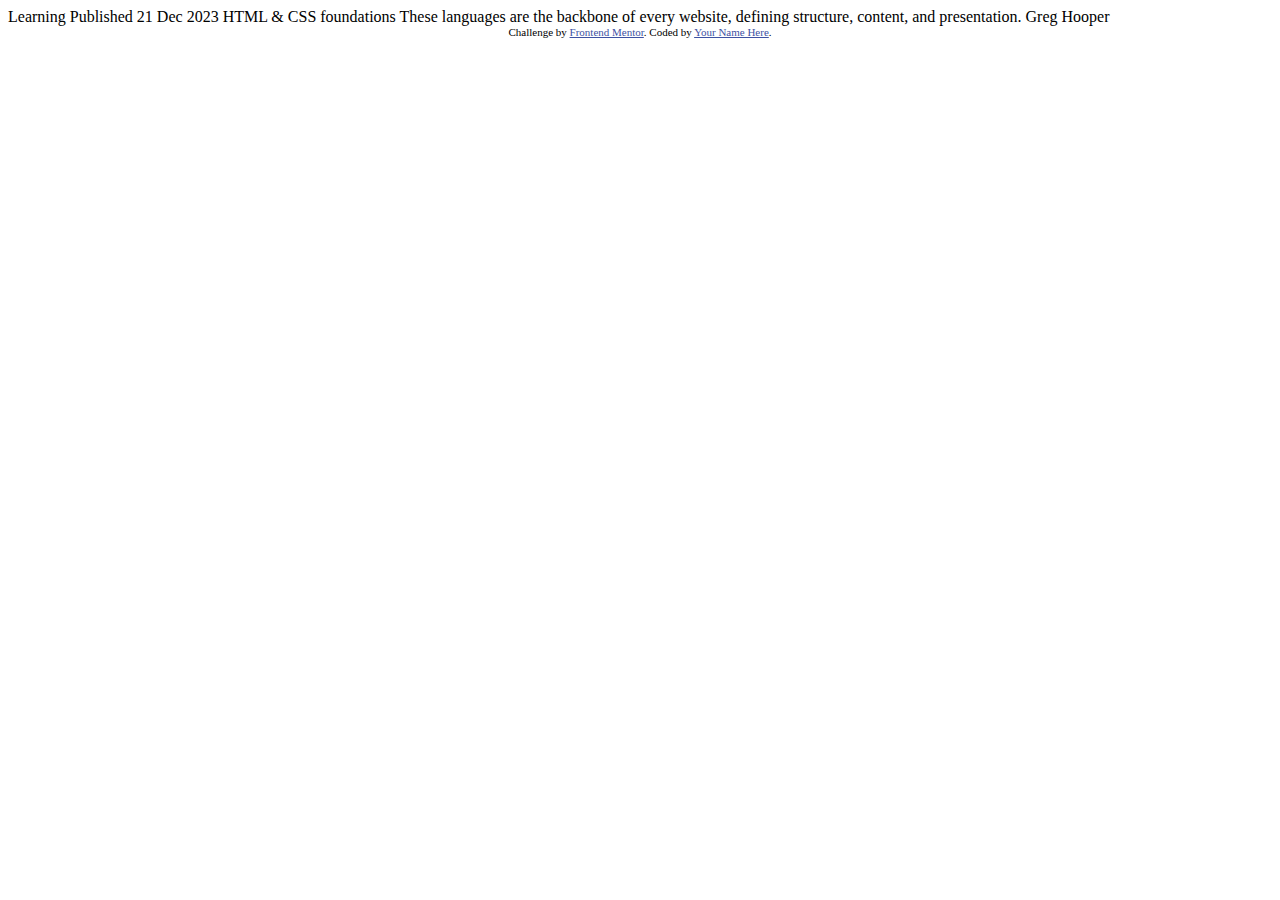
==== View Card/index.html @ 4867aa26 "Comecei o tres colunas" ====
<!DOCTYPE html>
<html lang="en">
<head>
  <meta charset="UTF-8">
  <meta name="viewport" content="width=device-width, initial-scale=1.0"> <!-- displays site properly based on user's device -->

  <link rel="icon" type="image/png" sizes="32x32" href="./assets/images/favicon-32x32.png">
  
  <title>Frontend Mentor | Blog preview card</title>

  <!-- Feel free to remove these styles or customise in your own stylesheet 👍 -->
  <style>
    .attribution { font-size: 11px; text-align: center; }
    .attribution a { color: hsl(228, 45%, 44%); }
  </style>
</head>
<body>

  Learning

  Published 21 Dec 2023

  HTML & CSS foundations

  These languages are the backbone of every website, defining structure, content, and presentation.

  Greg Hooper
  
  <div class="attribution">
    Challenge by <a href="https://www.frontendmentor.io?ref=challenge" target="_blank">Frontend Mentor</a>. 
    Coded by <a href="#">Your Name Here</a>.
  </div>
</body>
</html>
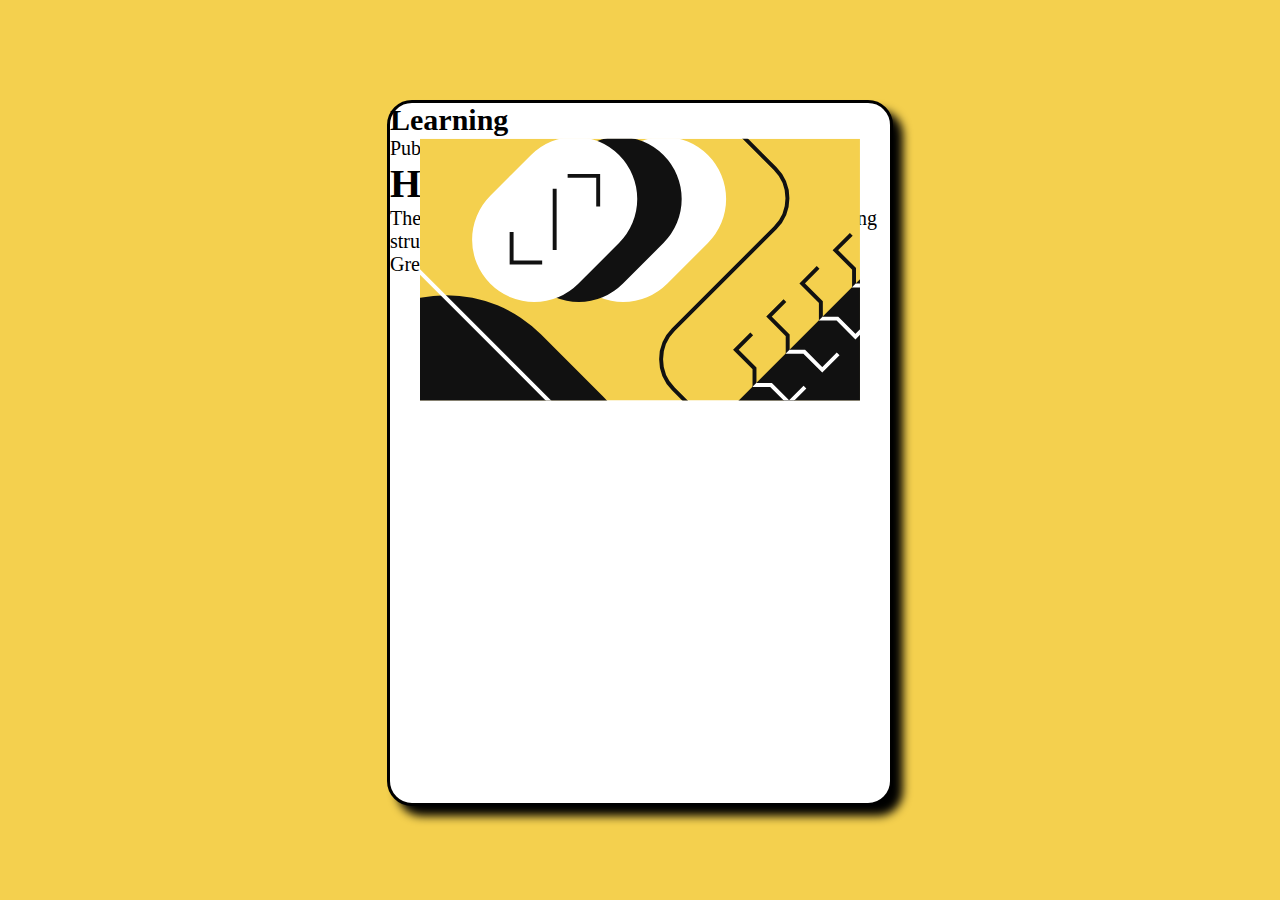
==== commit 2c68c596: "fazendo uma view card" ====
--- a/View Card/index.html
+++ b/View Card/index.html
@@ -7,28 +7,24 @@
   <link rel="icon" type="image/png" sizes="32x32" href="./assets/images/favicon-32x32.png">
   
   <title>Frontend Mentor | Blog preview card</title>
-
-  <!-- Feel free to remove these styles or customise in your own stylesheet 👍 -->
-  <style>
-    .attribution { font-size: 11px; text-align: center; }
-    .attribution a { color: hsl(228, 45%, 44%); }
-  </style>
+  <link rel="stylesheet" href="estilo/style.css">
 </head>
 <body>
 
-  Learning
-
-  Published 21 Dec 2023
-
-  HTML & CSS foundations
-
-  These languages are the backbone of every website, defining structure, content, and presentation.
-
-  Greg Hooper
+<div class="container">
+  <div class="inside">
+    <svg xmlns="http://www.w3.org/2000/svg" fill="none" viewBox="0 0 336 201"><g clip-path="url(#a)"><path fill="#F4D04E" d="M0 .5h336v200H0z"/><rect width="139" height="95" x="87.996" y="77.729" fill="#fff" rx="47.5" transform="rotate(-45 87.996 77.729)"/><rect width="139" height="95" x="54.055" y="77.729" fill="#111" rx="47.5" transform="rotate(-45 54.055 77.729)"/><path fill="#111" d="M234.864 209.036 451.4-7.5l67.175 67.175-216.536 216.536z"/><rect width="139" height="95" x="20.114" y="77.729" fill="#fff" rx="47.5" transform="rotate(-45 20.114 77.729)"/><rect width="204.19" height="270.554" fill="#111" rx="102.095" transform="scale(-1 1) rotate(45 -103.887 14.564)"/><path stroke="#fff" stroke-width="3" d="m6.69-357.5 135.583 135.727c12.481 12.494 12.481 32.737 0 45.231L-45.544 11.475c-12.481 12.494-12.481 32.737 0 45.23L107.088 209.5"/><path stroke="#111" stroke-width="3" d="M69.965 71.719v23.334h23.334M136.079 52.273V28.94h-23.334M102.845 38.838v46.67M210.364-37.5l60.873 60.873c12.497 12.496 12.497 32.758 0 45.254l-77.745 77.746c-12.497 12.496-12.497 32.758 0 45.254l69.872 69.873"/><path stroke="#111" stroke-width="3" d="m253.339 149.574-12.144 12.145 14.256 14.257v12.672h12.673l13.729 13.729 12.145-12.145M278.685 124.228l-12.145 12.145 14.257 14.257v12.673h12.673l13.729 13.729 12.145-12.145M304.031 98.883l-12.145 12.144 14.257 14.257v12.673h12.673l13.729 13.729 12.144-12.145M329.376 73.537l-12.145 12.145 14.257 14.257v12.672h12.673l13.729 13.729 12.145-12.144"/><path stroke="#fff" stroke-width="5" d="m354.722 48.191-12.145 12.145 14.257 14.257v12.673h12.673l13.729 13.729 12.145-12.145"/><mask id="b" width="285" height="285" x="234" y="-8" maskUnits="userSpaceOnUse" style="mask-type:alpha"><path fill="#111" d="M234.864 209.036 451.4-7.5l67.175 67.175-216.536 216.536z"/></mask><g stroke="#fff" mask="url(#b)"><path stroke-width="3" d="m253.339 149.574-12.144 12.145 14.256 14.257v12.672h12.673l13.729 13.729 12.145-12.145M278.685 124.228l-12.145 12.145 14.257 14.257v12.673h12.673l13.729 13.729 12.145-12.145M304.031 98.883l-12.145 12.144 14.257 14.257v12.673h12.673l13.729 13.729 12.144-12.145M329.376 73.537l-12.145 12.145 14.257 14.257v12.672h12.673l13.729 13.729 12.145-12.145"/><path stroke-width="5" d="m354.722 48.191-12.145 12.145 14.257 14.257v12.673h12.673l13.729 13.729 12.145-12.145"/></g></g><defs><clipPath id="a"><path fill="#fff" d="M0 .5h336v200H0z"/></clipPath></defs></svg>
+  </div>
   
-  <div class="attribution">
-    Challenge by <a href="https://www.frontendmentor.io?ref=challenge" target="_blank">Frontend Mentor</a>. 
-    Coded by <a href="#">Your Name Here</a>.
-  </div>
+    <article>
+      <h2>Learning</h2>
+      <p>Published 21 Dec 2023</p>
+      <h1>HTML & CSS foundations</h1>
+      <p>These languages are the backbone of every website, defining structure, content, and presentation.</p>
+      <p>Greg Hooper</p>
+    </article>
+  
+  
+</div>
 </body>
 </html>--- a/View Card/estilo/style.css
+++ b/View Card/estilo/style.css
@@ -0,0 +1,39 @@
+@charset "UTF-8";
+
+* {
+    padding: 0px;
+    margin: 0px;
+}
+
+body {
+    background-color: hsl(47, 88%, 63%);
+}
+
+div.container {
+    margin: auto;
+    position: relative;
+    width: 500px;
+    height: 700px;
+    margin-top: 100px;
+    background-color: rgb(255, 255, 255);
+    box-shadow: 10px 10px 10px black;
+    border-radius: 25px;
+    border: 3px solid black;
+}
+
+div.inside {
+    position: absolute;
+    height: 0px;
+    width: 440px;
+    border-radius: 100px;
+
+    top: 5%;
+    left: 50%;
+
+    transform: translate(-50%, -50%);
+}
+
+article {
+    font-size: 20px;
+    text-align: ;
+}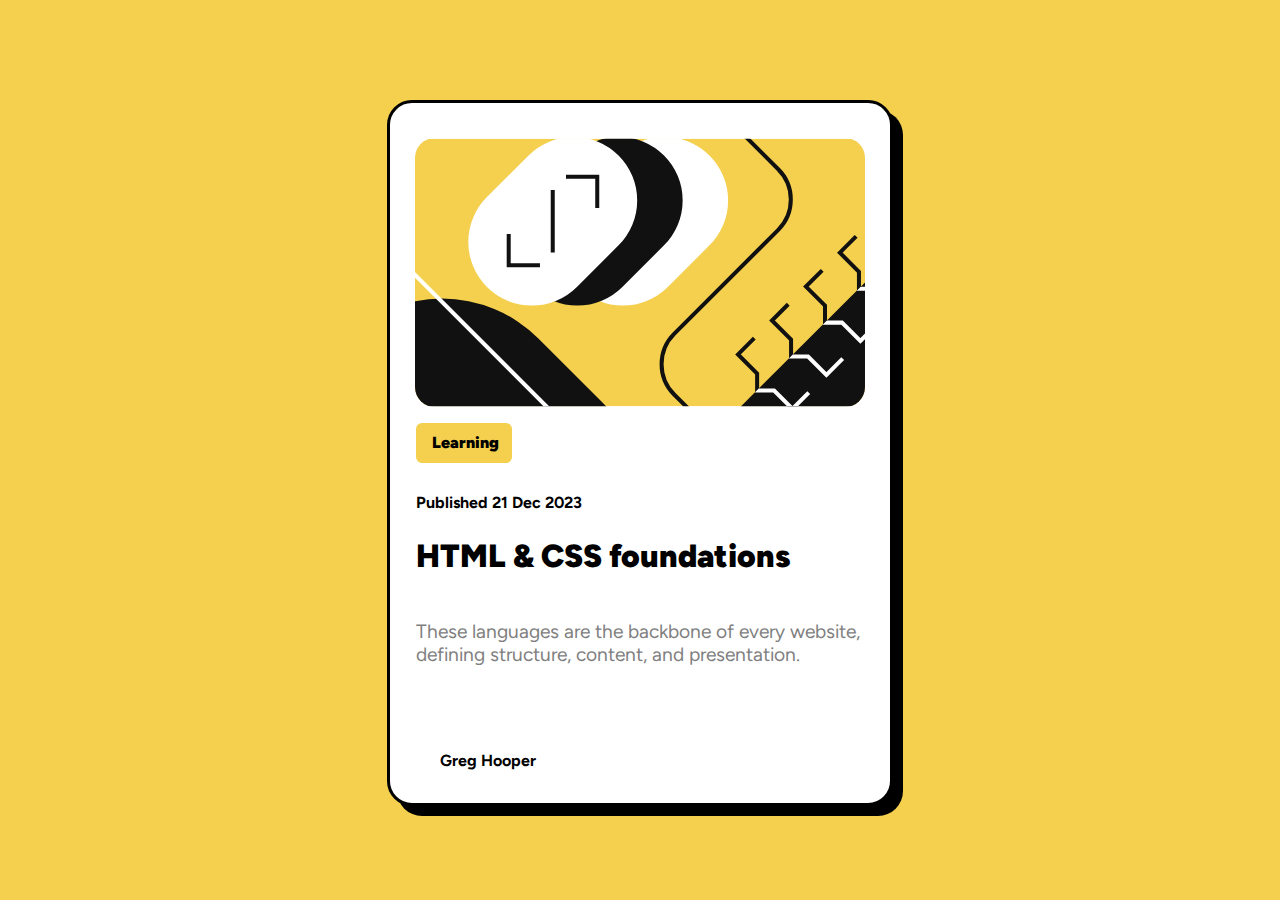
==== commit fe5bfa4c: "90% do view card" ====
--- a/View Card/index.html
+++ b/View Card/index.html
@@ -13,16 +13,20 @@
 
 <div class="container">
   <div class="inside">
-    <svg xmlns="http://www.w3.org/2000/svg" fill="none" viewBox="0 0 336 201"><g clip-path="url(#a)"><path fill="#F4D04E" d="M0 .5h336v200H0z"/><rect width="139" height="95" x="87.996" y="77.729" fill="#fff" rx="47.5" transform="rotate(-45 87.996 77.729)"/><rect width="139" height="95" x="54.055" y="77.729" fill="#111" rx="47.5" transform="rotate(-45 54.055 77.729)"/><path fill="#111" d="M234.864 209.036 451.4-7.5l67.175 67.175-216.536 216.536z"/><rect width="139" height="95" x="20.114" y="77.729" fill="#fff" rx="47.5" transform="rotate(-45 20.114 77.729)"/><rect width="204.19" height="270.554" fill="#111" rx="102.095" transform="scale(-1 1) rotate(45 -103.887 14.564)"/><path stroke="#fff" stroke-width="3" d="m6.69-357.5 135.583 135.727c12.481 12.494 12.481 32.737 0 45.231L-45.544 11.475c-12.481 12.494-12.481 32.737 0 45.23L107.088 209.5"/><path stroke="#111" stroke-width="3" d="M69.965 71.719v23.334h23.334M136.079 52.273V28.94h-23.334M102.845 38.838v46.67M210.364-37.5l60.873 60.873c12.497 12.496 12.497 32.758 0 45.254l-77.745 77.746c-12.497 12.496-12.497 32.758 0 45.254l69.872 69.873"/><path stroke="#111" stroke-width="3" d="m253.339 149.574-12.144 12.145 14.256 14.257v12.672h12.673l13.729 13.729 12.145-12.145M278.685 124.228l-12.145 12.145 14.257 14.257v12.673h12.673l13.729 13.729 12.145-12.145M304.031 98.883l-12.145 12.144 14.257 14.257v12.673h12.673l13.729 13.729 12.144-12.145M329.376 73.537l-12.145 12.145 14.257 14.257v12.672h12.673l13.729 13.729 12.145-12.144"/><path stroke="#fff" stroke-width="5" d="m354.722 48.191-12.145 12.145 14.257 14.257v12.673h12.673l13.729 13.729 12.145-12.145"/><mask id="b" width="285" height="285" x="234" y="-8" maskUnits="userSpaceOnUse" style="mask-type:alpha"><path fill="#111" d="M234.864 209.036 451.4-7.5l67.175 67.175-216.536 216.536z"/></mask><g stroke="#fff" mask="url(#b)"><path stroke-width="3" d="m253.339 149.574-12.144 12.145 14.256 14.257v12.672h12.673l13.729 13.729 12.145-12.145M278.685 124.228l-12.145 12.145 14.257 14.257v12.673h12.673l13.729 13.729 12.145-12.145M304.031 98.883l-12.145 12.144 14.257 14.257v12.673h12.673l13.729 13.729 12.144-12.145M329.376 73.537l-12.145 12.145 14.257 14.257v12.672h12.673l13.729 13.729 12.145-12.145"/><path stroke-width="5" d="m354.722 48.191-12.145 12.145 14.257 14.257v12.673h12.673l13.729 13.729 12.145-12.145"/></g></g><defs><clipPath id="a"><path fill="#fff" d="M0 .5h336v200H0z"/></clipPath></defs></svg>
+    <img src="assets/images/illustration-article.svg" alt="">
   </div>
   
-    <article>
-      <h2>Learning</h2>
-      <p>Published 21 Dec 2023</p>
-      <h1>HTML & CSS foundations</h1>
-      <p>These languages are the backbone of every website, defining structure, content, and presentation.</p>
-      <p>Greg Hooper</p>
-    </article>
+    <section>
+      <strong>
+        <h2>Learning</h2>
+        <p id="data">Published 21 Dec 2023</p>
+        <h1>HTML & CSS foundations</h1>
+      </strong>
+      <p id="conteudo">These languages are the backbone of every website, defining structure, content, and presentation.</p>
+      <strong>
+        <p id="autor">Greg Hooper</p>
+      </strong>
+    </section>
   
   
 </div>
--- a/View Card/estilo/style.css
+++ b/View Card/estilo/style.css
@@ -1,8 +1,12 @@
 @charset "UTF-8";
+
+
+@import url('https://fonts.googleapis.com/css2?family=Figtree:ital,wght@0,300..900;1,300..900&display=swap');
 
 * {
     padding: 0px;
     margin: 0px;
+    font-family: "Figtree", sans-serif;
 }
 
 body {
@@ -16,24 +20,58 @@
     height: 700px;
     margin-top: 100px;
     background-color: rgb(255, 255, 255);
-    box-shadow: 10px 10px 10px black;
+    box-shadow: 10px 10px 0px black;
     border-radius: 25px;
     border: 3px solid black;
 }
 
 div.inside {
     position: absolute;
-    height: 0px;
-    width: 440px;
-    border-radius: 100px;
-
+    
     top: 5%;
-    left: 50%;
-
-    transform: translate(-50%, -50%);
+    left: 5%;
+    
 }
 
-article {
-    font-size: 20px;
-    text-align: ;
+div > img { 
+    width: 450px;
+    border-radius: 20px;
+}
+
+section {
+    margin-top: 320px;
+}
+
+h2 {
+    font-size: 16px;
+    font-weight: bolder;
+    padding: 10px 0px 10px 16px;
+    background-color: hsl(47, 88%, 63%);
+    width: 80px;
+    height: 20px;
+    margin-left: 26px;
+    margin-top: px;
+    margin-bottom: 20px;
+    border-radius: 6px;
+}
+
+h1 {
+    padding: 10px 0px 15px 26px;
+    font-weight: bolder;
+    font-size: 2em;
+}
+
+p#conteudo {
+    font-size: 1.2em;
+    padding: 30px 0px 15px 26px;
+    color: hsl(0, 0%, 50%);
+}
+
+p {
+    padding: 10px 0px 15px 26px;
+    font-size: 16px;
+}
+
+p#autor {
+    padding: 70px 0px 15px 50px;
 }